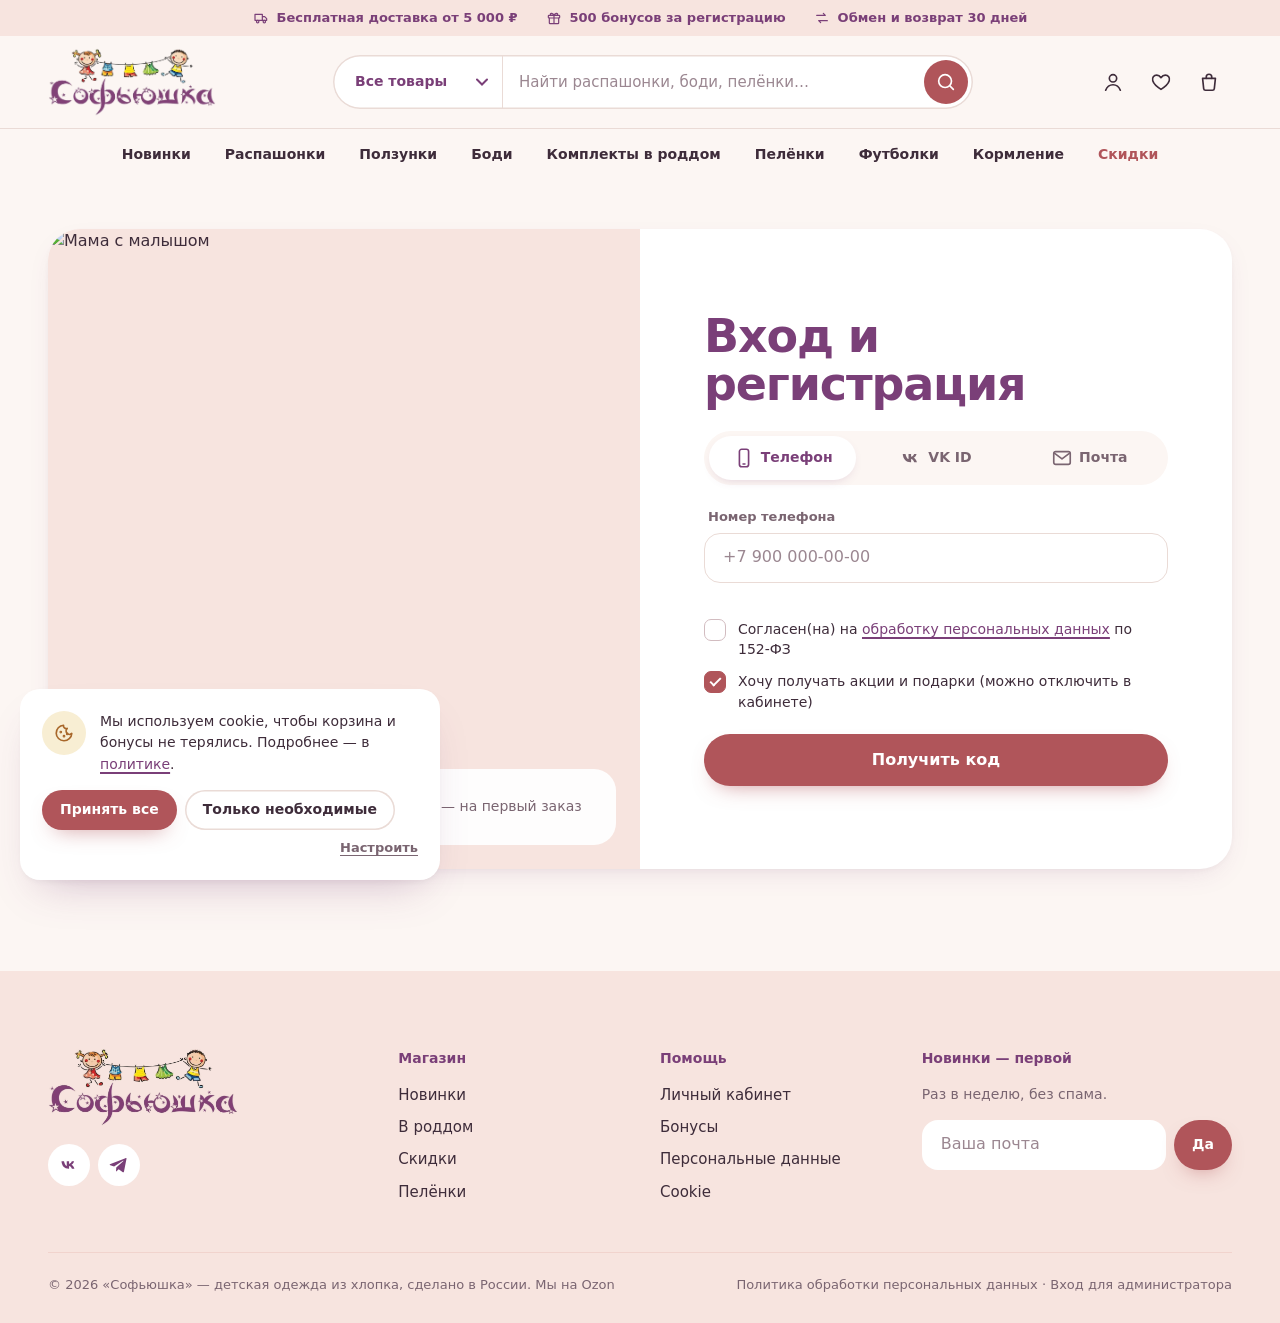
==== account.html @ 68d9584e "Публикация демо-сайта «Софьюшка» Co-Authored-By: Claude Opus 5 <noreply@anthropic.com>" ====
<!doctype html>
<html lang="ru">
<head>
<meta charset="utf-8">
<meta name="robots" content="noindex, nofollow">
<meta name="referrer" content="strict-origin-when-cross-origin">
<meta http-equiv="Content-Security-Policy" content="default-src 'self'; script-src 'self' 'unsafe-inline'; style-src 'self' 'unsafe-inline' https://fonts.googleapis.com; font-src https://fonts.gstatic.com; img-src 'self' data: https://ir.ozone.ru https://images.unsplash.com; connect-src 'self'; base-uri 'self'; form-action 'self'; object-src 'none'">

<meta name="viewport" content="width=device-width, initial-scale=1">
<title>Личный кабинет — Софьюшка</title>
<link rel="icon" href="assets/img/logo-kids.png">
<link rel="preconnect" href="https://fonts.googleapis.com"><link rel="preconnect" href="https://fonts.gstatic.com" crossorigin>
<link href="https://fonts.googleapis.com/css2?family=Caveat:wght@500;600;700&family=Nunito:wght@400;600;700;800;900&display=swap&subset=cyrillic" rel="stylesheet">
<link rel="stylesheet" href="assets/css/style.css">
</head>
<body>
<div id="site-header"></div>
<main class="wrap" id="app" style="padding-top:clamp(24px,4vw,48px)"></main>
<div id="site-footer"></div>

<script src="assets/js/store.js"></script>
<script src="assets/js/ui.js"></script>
<script>
document.addEventListener('DOMContentLoaded', () => {
  const { $, $$, esc, icon } = UI;
  const app = $('#app');
  const back = new URLSearchParams(location.search).get('back');

  /* ================= вход ================= */
  function renderAuth() {
    app.innerHTML = `
      <div class="auth">
        <div class="auth__img">
          <img src="https://images.unsplash.com/photo-1560707854-fb9a10eeaace?w=1000&q=80&auto=format&fit=crop" alt="Мама с малышом">
          <div class="auth__gift">${icon('gift')}<b>500 ₽</b><span>бонусами сразу после входа — на первый заказ</span></div>
        </div>
        <div class="auth__body">
          <h1>Вход и регистрация</h1>
          <div class="auth__tabs" role="tablist">
            <button role="tab" aria-selected="true" data-tab="phone">${icon('phone')}Телефон</button>
            <button role="tab" aria-selected="false" data-tab="vk">${icon('vk')}VK ID</button>
            <button role="tab" aria-selected="false" data-tab="mail">${icon('mail')}Почта</button>
          </div>

          <form class="auth__pane" data-pane="phone" novalidate>
            <div data-step="1" class="auth__pane">
              <label class="field"><span>Номер телефона</span><input class="input" name="phone" type="tel" inputmode="tel" autocomplete="tel" placeholder="+7 900 000-00-00"></label>
              <p class="err" data-err></p>
            </div>
            <div data-step="2" class="auth__pane" hidden>
              <p>Код отправили на <b data-to></b>. <button type="button" class="linkbtn" data-change>Изменить</button></p>
              <div class="code-inputs">${'<input inputmode="numeric" maxlength="1" aria-label="Цифра кода">'.repeat(4)}</div>
              <p class="hint">Демо: введите <b>1234</b></p>
              <p class="err" data-err2></p>
            </div>
          </form>

          <div class="auth__pane" data-pane="vk" hidden>
            <p class="muted">Войдём через ваш аккаунт ВКонтакте — без паролей. Возьмём только имя.</p>
            <label class="field"><span>Как к вам обращаться (демо)</span><input class="input" id="vkName" value="Анастасия"></label>
          </div>

          <form class="auth__pane" data-pane="mail" hidden novalidate>
            <label class="field"><span>Почта</span><input class="input" name="email" type="email" autocomplete="email" placeholder="mama@mail.ru"></label>
            <label class="field"><span>Пароль</span><input class="input" name="pass" type="password" autocomplete="current-password" placeholder="Не меньше 6 символов"></label>
            <p class="err" data-err3></p>
          </form>

          <div style="display:grid;gap:12px">
            <label class="check" id="c1"><input type="checkbox" id="consent">
              <span>Согласен(на) на <a href="privacy.html" target="_blank">обработку персональных данных</a> по 152-ФЗ</span></label>
            <label class="check"><input type="checkbox" id="mkt" checked><span>Хочу получать акции и подарки (можно отключить в кабинете)</span></label>
          </div>
          <button class="btn btn--block" id="go">Получить код</button>
        </div>
      </div>`;

    let tab = 'phone', step = 1;
    const go = $('#go');
    const label = () => { go.className = 'btn btn--block' + (tab === 'vk' ? ' vk-btn' : ''); go.innerHTML = tab === 'phone' ? (step === 1 ? 'Получить код' : 'Войти') : tab === 'vk' ? icon('vk') + 'Войти через VK ID' : 'Войти'; };
    $$('[data-tab]').forEach(b => b.addEventListener('click', () => {
      tab = b.dataset.tab; $$('[data-tab]').forEach(x => x.setAttribute('aria-selected', x === b));
      $$('[data-pane]').forEach(p => p.hidden = p.dataset.pane !== tab); label();
    }));
    const codes = $$('.code-inputs input');
    codes.forEach((inp, i) => {
      inp.addEventListener('input', () => { inp.value = inp.value.replace(/\D/g, ''); if (inp.value && codes[i + 1]) codes[i + 1].focus(); if (codes.every(c => c.value)) submit(); });
      inp.addEventListener('keydown', e => { if (e.key === 'Backspace' && !inp.value && codes[i - 1]) codes[i - 1].focus(); });
    });
    $('[data-change]').addEventListener('click', () => { step = 1; $('[data-step="1"]').hidden = false; $('[data-step="2"]').hidden = true; label(); });
    $$('form', app).forEach(f => f.addEventListener('submit', e => { e.preventDefault(); submit(); }));
    go.addEventListener('click', submit);

    function needConsent() {
      const ok = $('#consent').checked; $('#c1').classList.toggle('is-error', !ok);
      if (!ok) UI.toast('Отметьте согласие на обработку данных'); return ok;
    }
    function done(method, data) {
      go.classList.add('is-loading');
      setTimeout(() => {
        const u = S.login(method, { ...data, marketing: $('#mkt').checked });
        UI.toast(`Добро пожаловать! На счету ${S.num(u.bonus)} бонусов`);
        if (back === 'cart') location.href = 'cart.html'; else renderCab();
      }, 700);
    }
    function submit() {
      if (tab === 'phone') {
        const f = $('[data-pane="phone"]');
        if (step === 1) {
          const d = f.phone.value.replace(/\D/g, '');
          if (d.length < 10) { f.phone.classList.add('is-error'); $('[data-err]').textContent = 'Введите номер целиком, 10 цифр после +7'; return; }
          if (!needConsent()) return;
          f.phone.classList.remove('is-error'); $('[data-err]').textContent = '';
          step = 2; $('[data-to]').textContent = f.phone.value; $('[data-step="1"]').hidden = true; $('[data-step="2"]').hidden = false; codes[0].focus(); label();
        } else {
          const code = codes.map(c => c.value).join('');
          if (code !== '1234') { $('[data-err2]').textContent = 'Код не подошёл. Проверьте SMS или запросите новый'; codes.forEach(c => c.value = ''); codes[0].focus(); return; }
          done('phone', { login: f.phone.value.trim(), name: '' });
        }
      } else if (tab === 'vk') {
        if (!needConsent()) return;
        done('vk', { login: 'id' + Math.floor(Math.random() * 9e8), name: $('#vkName').value.trim() || 'Гость' });
      } else {
        const f = $('[data-pane="mail"]');
        const okMail = /\S+@\S+\.\S+/.test(f.email.value), okPass = f.pass.value.length >= 6;
        f.email.classList.toggle('is-error', !okMail); f.pass.classList.toggle('is-error', !okPass);
        $('[data-err3]').textContent = !okMail ? 'Проверьте адрес почты' : !okPass ? 'Пароль — от 6 символов' : '';
        if (!okMail || !okPass || !needConsent()) return;
        done('mail', { login: f.email.value.trim(), name: '' });
      }
    }
  }

  /* ================= кабинет ================= */
  const TABS = [['home', 'Главное', 'home'], ['orders', 'Заказы', 'box'], ['bonus', 'Бонусы', 'star'], ['kid', 'Мой малыш', 'ruler'], ['profile', 'Данные и согласия', 'shield']];
  let cur = (location.hash || '#home').slice(1);

  function renderCab() {
    const u = S.user();
    if (!TABS.some(t => t[0] === cur)) cur = 'home';
    app.innerHTML = `<div class="cab">
      <nav class="cab__nav" aria-label="Кабинет">
        ${TABS.map(([id, t, ic]) => `<button data-go="${id}" aria-current="${id === cur}">${icon(ic)}${t}</button>`).join('')}
        <button data-logout>${icon('logout')}Выйти</button>
      </nav>
      <div class="cab__main" id="pane"></div></div>`;
    ({ home, orders, bonus, kid, profile })[cur](u);
  }
  app.addEventListener('click', e => {
    const g = e.target.closest('[data-go]');
    if (g) { cur = g.dataset.go; history.replaceState(null, '', '#' + cur); renderCab(); scrollTo({ top: 0, behavior: 'smooth' }); }
    if (e.target.closest('[data-logout]')) { S.logout(); cur = 'home'; history.replaceState(null, '', location.pathname); renderAuth(); }
  });

  const hello = u => `<div class="cab__hello"><h1>${u.name ? 'Привет, ' + esc(u.name) + '!' : 'Здравствуйте!'}</h1>
    <span class="muted">${u.method === 'vk' ? 'Вход через VK ID' : esc(u.login)}</span></div>`;

  function bonusCard(u) {
    const l = S.level(u.spent);
    return `<div class="bonus-card">
      <div class="bonus-card__left">
        <small>Ваши бонусы</small>
        <div class="bonus-card__sum">${S.num(u.bonus)}</div>
        <span class="bonus-card__level">${icon('star')} ${l.name} · ${l.cash}% с покупок</span>
      </div>
      <div class="bonus-card__right">
        <div class="lvl-names">${S.LEVELS.map(x => `<span>${x.name}</span>`).join('')}</div>
        <div class="lvl-track"><i style="width:${Math.round(((S.LEVELS.indexOf(S.LEVELS.find(x => x.id === l.id)) + Math.min(1, l.progress)) / (S.LEVELS.length - 1)) * 100)}%"></i></div>
        <p class="bonus-card__trend">${l.next ? `ещё ${S.rub(l.toNext)} — и станете «${l.next.name}», ${l.next.cash}% с покупок` : 'Вы на самом высоком уровне!'}</p>
      </div></div>`;
  }

  function orderCard(o) {
    const items = o.items.map(i => S.product(i.id)).filter(Boolean);
    return `<div class="order">
      <div class="order__top">
        <div><b>№ ${o.id}</b> <span class="muted" style="font-size:14px">· ${S.date(o.date)} · ${S.rub(S.orderSum(o))}</span></div>
        <span class="status status--${UI.statusClass(o.pay)}">${o.pay}</span>
      </div>
      <div class="order__imgs">${items.map(p => `<a href="product.html?id=${p.id}"><img src="${S.U(p.img, 160)}" alt="${esc(p.name)}"></a>`).join('')}</div>
      ${o.pay === 'Отменён' ? '' : `<ol class="track" style="padding:0;margin:0"><span class="track__fill" style="width:${o.step / 4 * 80}%"></span>
        ${S.ORDER_STEPS.map((s, i) => `<li class="${i <= o.step ? 'is-done' : ''} ${i === o.step ? 'is-now' : ''}"><i>${icon('check')}</i><span>${s}</span></li>`).join('')}</ol>`}
    </div>`;
  }

  function home(u) {
    const my = u.orders.map(S.order).filter(Boolean);
    const offers = S.activePromos().slice(0, 3);
    $('#pane').innerHTML = hello(u) + bonusCard(u) + `
      <div class="box"><div class="box__head"><h2>Последний заказ</h2><button class="link-more" style="border:0;background:none" data-go="orders">Все заказы ${icon('arrow')}</button></div>
        ${my.length ? orderCard(my[0]) : '<p class="muted">Заказов пока нет — самое время выбрать первый.</p>'}</div>
      <div class="box"><div class="box__head"><h2>Акции для вас</h2></div>
        <div class="offers">${offers.map(p => `<a class="offer" href="catalog.html${p.discount ? '?cat=knit' : ''}"><img src="${S.U(p.img, 600)}" alt=""><div><b>${esc(p.title)}</b><span>${esc(p.text)}${p.code ? ' · ' + esc(p.code) : ''}</span></div></a>`).join('')}</div></div>`;
  }

  function orders(u) {
    const my = u.orders.map(S.order).filter(Boolean);
    $('#pane').innerHTML = `<div class="cab__hello"><h1>Мои заказы</h1></div>
      ${my.length ? my.map(orderCard).join('') : `<div class="empty"><img src="assets/img/logo-kids.png" alt=""><p>Здесь появятся ваши заказы и где они сейчас едут.</p><a class="btn" href="catalog.html">В каталог</a></div>`}`;
  }

  function bonus(u) {
    $('#pane').innerHTML = `<div class="cab__hello"><h1>Бонусы</h1></div>` + bonusCard(u) + `
      <div class="rules">
        <div class="rule"><b>500</b><span>за регистрацию</span></div>
        <div class="rule"><b>3–7%</b><span>возвращаем с каждой покупки</span></div>
        <div class="rule"><b>30%</b><span>заказа можно оплатить бонусами</span></div>
        <div class="rule"><b>×2</b><span>в неделю дня рождения малыша</span></div>
      </div>
      <div class="box"><div class="box__head"><h2>История</h2></div>
        <div class="hist">${u.history.map(h => `<div><span>${esc(h.text)} <span class="muted">· ${S.date(h.date)}</span></span><span class="${h.amount >= 0 ? 'plus' : 'minus'}">${h.amount >= 0 ? '+' : '−'}${S.num(Math.abs(h.amount))}</span></div>`).join('')}</div></div>
      <p class="muted" style="font-size:13px">Правила бонусной программы в демо-макете условные — утвердите свои перед запуском.</p>`;
  }

  function kid(u) {
    $('#pane').innerHTML = `<div class="cab__hello"><h1>Мой малыш</h1></div>
      <div class="box kid">
        <div class="doorframe" id="kdoor"></div>
        <form id="kidForm" style="display:grid;gap:16px">
          <p class="muted">Отметьте рост — каталог сразу покажет вещи нужного размера.</p>
          <label class="field"><span>Имя</span><input class="input" name="name" value="${esc(u.child.name)}" placeholder="Софья"></label>
          <label class="field"><span>День рождения — бонусы ×2</span><input class="input" type="date" name="birthday" value="${esc(u.child.birthday)}"></label>
          <p class="hand" style="font-size:28px;color:var(--graphite)" id="kcm">${u.child.cm} см · ${S.ageFor(u.child.cm)}</p>
          <div style="display:flex;gap:10px;flex-wrap:wrap"><button class="btn">Сохранить</button><a class="btn btn--ghost" href="catalog.html?size=${u.child.cm}" id="kgo">Вещи на ${u.child.cm} см</a></div>
        </form>
      </div>`;
    let cm = u.child.cm;
    UI.ruler($('#kdoor'), { value: cm, onChange: v => { cm = v; $('#kcm').textContent = `${v} см · ${S.ageFor(v)}`; $('#kgo').textContent = `Вещи на ${v} см`; $('#kgo').href = 'catalog.html?size=' + v; } });
    $('#kidForm').addEventListener('submit', e => { e.preventDefault(); S.updateUser({ child: { name: e.target.name.value.trim(), birthday: e.target.birthday.value, cm } }); UI.toast('Сохранили'); });
  }

  function profile(u) {
    const ck = S.cookie() || { analytics: false, ads: false };
    $('#pane').innerHTML = `<div class="cab__hello"><h1>Данные и согласия</h1></div>
      <div class="box">
        <form id="pf" class="form-grid">
          <label class="field"><span>Имя</span><input class="input" name="name" value="${esc(u.name)}"></label>
          <label class="field"><span>${u.method === 'mail' ? 'Почта' : u.method === 'vk' ? 'VK ID' : 'Телефон'}</span><input class="input" value="${esc(u.login)}" disabled></label>
          <div class="full"><button class="btn btn--sm">Сохранить</button></div>
        </form>
      </div>
      <div class="box">
        <div class="setting"><div><b>Обработка персональных данных</b><span>Согласие дано ${S.date(u.consentAt)} · <a href="privacy.html">политика</a></span></div><span class="status status--ok">Действует</span></div>
        <label class="setting"><div><b>Акции и подарки</b><span>SMS и письма не чаще раза в неделю</span></div><span class="switch"><input type="checkbox" data-set="marketing" ${u.marketing ? 'checked' : ''} aria-label="Акции"></span></label>
        <label class="setting"><div><b>Cookie аналитики</b><span>Помогают делать сайт удобнее</span></div><span class="switch"><input type="checkbox" data-ck="analytics" ${ck.analytics ? 'checked' : ''} aria-label="Cookie аналитики"></span></label>
        <label class="setting"><div><b>Рекламные cookie</b><span>Персональные предложения</span></div><span class="switch"><input type="checkbox" data-ck="ads" ${ck.ads ? 'checked' : ''} aria-label="Рекламные cookie"></span></label>
        <div class="setting"><div><b>Удалить мои данные</b><span>Отзовём согласие и удалим кабинет за 30 дней</span></div><button class="btn btn--ghost btn--sm" data-del>Запросить</button></div>
      </div>`;
    $('#pf').addEventListener('submit', e => { e.preventDefault(); S.updateUser({ name: e.target.name.value.trim() }); UI.toast('Сохранили'); renderCab(); });
    $('[data-set]').addEventListener('change', e => { S.updateUser({ marketing: e.target.checked }); UI.toast(e.target.checked ? 'Будем присылать подарки' : 'Больше не пишем про акции'); });
    $$('[data-ck]').forEach(i => i.addEventListener('change', () => { S.setCookie({ necessary: true, analytics: $('[data-ck=analytics]').checked, ads: $('[data-ck=ads]').checked }); UI.toast('Настройки cookie сохранены'); }));
    $('[data-del]').addEventListener('click', e => { e.target.disabled = true; e.target.textContent = 'Запрос отправлен'; UI.toast('Запрос принят. Ответим на почту или SMS в течение 30 дней'); });
  }

  S.user() ? renderCab() : renderAuth();
});
</script>
</body>
</html>
---- assets/css/style.css ----
/* Софьюшка — стили */
:root {
  --ground: #fcf6f3;
  --paper: #ffffff;
  --blush: #f7e4df;
  --blush-2: #f1d3cd;
  --sage: #e2eadc;
  --sage-ink: #4b6547;
  --butter: #f8eed3;
  --sky: #e1eaf1;
  --lilac: #ece2ef;
  --action: #b0555a;
  --action-hover: #9a464b;
  --plum: #7a3f78;
  --ink: #3e2c3a;
  --muted: #7a6571;
  --line: #eadbd6;
  --wood: #fffaf6;
  --graphite: #5b5157;
  --ok: #4f7a4a;
  --warn: #a8672a;
  --danger: #b0424a;

  --r-s: 12px;
  --r-m: 20px;
  --r-l: 32px;
  --arch: 999px 999px var(--r-m) var(--r-m);
  --shadow: 0 10px 30px -12px rgba(122, 63, 120, .18), 0 2px 6px -2px rgba(62, 44, 58, .06);
  --shadow-lift: 0 22px 44px -18px rgba(122, 63, 120, .28), 0 4px 10px -4px rgba(62, 44, 58, .08);

  --wrap: 1320px;
  --gut: clamp(16px, 4vw, 48px);
  --ease: cubic-bezier(.16, 1, .3, 1);
  --font: 'Nunito', system-ui, sans-serif;
  --hand: 'Caveat', 'Nunito', cursive;
}

*, *::before, *::after { box-sizing: border-box; }
html { -webkit-text-size-adjust: 100%; scroll-behavior: smooth; }
body {
  margin: 0; background: var(--ground); color: var(--ink);
  font: 400 16px/1.55 var(--font); -webkit-font-smoothing: antialiased;
  overflow-x: hidden;
}
img { display: block; max-width: 100%; }
a { color: inherit; text-decoration-thickness: 1.5px; text-underline-offset: 3px; }
button, input, select, textarea { font: inherit; color: inherit; }
button { cursor: pointer; }
::selection { background: var(--blush-2); color: var(--plum); }
:focus-visible { outline: 2.5px solid var(--plum); outline-offset: 3px; border-radius: 8px; }
html { scrollbar-color: var(--blush-2) transparent; }
::-webkit-scrollbar { width: 10px; height: 8px; }
::-webkit-scrollbar-thumb { background: var(--blush-2); border-radius: 10px; border: 2px solid var(--ground); }
input, textarea { caret-color: var(--action); }
.num { font-variant-numeric: tabular-nums; }
[hidden] { display: none !important; }
.sr-only { position: absolute; width: 1px; height: 1px; overflow: hidden; clip: rect(0 0 0 0); white-space: nowrap; }
.wrap { max-width: var(--wrap); margin: 0 auto; padding: 0 var(--gut); }
.hand { font-family: var(--hand); font-weight: 600; }
h1, h2, h3 { color: var(--plum); font-weight: 900; line-height: 1.05; letter-spacing: -0.025em; margin: 0; text-wrap: balance; }
h2 { font-size: clamp(30px, 4vw, 48px); }
h3 { font-size: 20px; letter-spacing: -0.01em; font-weight: 800; }
p { margin: 0; }
.muted { color: var(--muted); }
.icon { width: 22px; height: 22px; flex: none; stroke: currentColor; fill: none; stroke-width: 1.8; stroke-linecap: round; stroke-linejoin: round; }

/* ---------- кнопки и поля ---------- */
.btn {
  display: inline-flex; align-items: center; justify-content: center; gap: 10px;
  min-height: 52px; padding: 0 28px; border-radius: 999px; border: 0;
  background: var(--action); color: #fff; font-weight: 800; font-size: 16px; text-decoration: none;
  transition: background .25s, transform .25s var(--ease), box-shadow .25s;
  box-shadow: 0 10px 22px -12px rgba(176, 85, 90, .7);
}
.btn:hover { background: var(--action-hover); transform: translateY(-1px); }
.btn:active { transform: translateY(1px); }
.btn[disabled] { background: #d9c4c3; box-shadow: none; cursor: not-allowed; transform: none; }
.btn--ghost { background: transparent; color: var(--ink); box-shadow: inset 0 0 0 1.5px var(--line); }
.btn--ghost:hover { background: var(--paper); box-shadow: inset 0 0 0 1.5px var(--blush-2); }
.btn--soft { background: var(--paper); color: var(--plum); box-shadow: var(--shadow); }
.btn--soft:hover { background: var(--paper); color: var(--action); }
.btn--sm { min-height: 40px; padding: 0 18px; font-size: 14px; }
.btn--block { width: 100%; }
.btn .icon { width: 20px; height: 20px; }
.btn.is-loading { pointer-events: none; opacity: .75; }
.btn.is-loading::after { content: ''; width: 16px; height: 16px; border-radius: 50%; border: 2px solid currentColor; border-right-color: transparent; animation: spin .8s linear infinite; }
@keyframes spin { to { transform: rotate(1turn); } }

.iconbtn {
  position: relative; display: inline-grid; place-items: center; width: 46px; height: 46px; border-radius: 50%;
  border: 0; background: transparent; color: var(--ink); text-decoration: none; transition: background .2s, color .2s;
}
.iconbtn:hover { background: var(--blush); color: var(--plum); }
.badge {
  position: absolute; top: 4px; right: 2px; min-width: 19px; height: 19px; padding: 0 5px; border-radius: 10px;
  background: var(--action); color: #fff; font-size: 11px; font-weight: 800; display: grid; place-items: center;
  box-shadow: 0 0 0 2px var(--ground);
}
.badge:empty, .badge[data-n="0"] { display: none; }

.field { display: grid; gap: 6px; }
.field > span { font-size: 13px; font-weight: 700; color: var(--muted); padding-left: 4px; }
.input, .select, .textarea {
  width: 100%; min-height: 50px; padding: 0 18px; border-radius: 16px; border: 1.5px solid var(--line);
  background: var(--paper); outline: none; transition: border-color .2s, box-shadow .2s;
}
.textarea { padding: 14px 18px; min-height: 110px; resize: vertical; }
.input::placeholder, .textarea::placeholder { color: #9b8791; }
.input:focus, .select:focus, .textarea:focus { border-color: var(--action); box-shadow: 0 0 0 4px rgba(176, 85, 90, .12); }
.input.is-error { border-color: var(--danger); }
.err { color: var(--danger); font-size: 13px; font-weight: 700; padding-left: 4px; min-height: 0; }
.select { appearance: none; background-image: url("data:image/svg+xml,%3Csvg xmlns='http://www.w3.org/2000/svg' width='12' height='8' fill='none' stroke='%237a3f78' stroke-width='2' stroke-linecap='round'%3E%3Cpath d='m1 1.5 5 5 5-5'/%3E%3C/svg%3E"); background-repeat: no-repeat; background-position: right 18px center; padding-right: 42px; }

.check { display: flex; gap: 12px; align-items: flex-start; font-size: 14px; line-height: 1.45; cursor: pointer; color: var(--ink); }
.check input { appearance: none; flex: none; width: 22px; height: 22px; margin: 0; border-radius: 7px; border: 1.5px solid #d2bcc0; background: var(--paper); display: grid; place-items: center; transition: background .2s, border-color .2s; cursor: pointer; }
.check input:checked { background: var(--action); border-color: var(--action); }
.check input:checked::after { content: ''; width: 11px; height: 6px; border: 2.5px solid #fff; border-top: 0; border-right: 0; transform: rotate(-45deg) translate(1px, -1px); }
.check.is-error input { border-color: var(--danger); box-shadow: 0 0 0 4px rgba(176, 66, 74, .12); }
.check a { color: var(--plum); }

.chip {
  display: inline-flex; align-items: center; gap: 6px; min-height: 38px; padding: 0 16px; border-radius: 999px;
  border: 1.5px solid var(--line); background: var(--paper); font-size: 14px; font-weight: 700; color: var(--ink);
  text-decoration: none; white-space: nowrap; transition: all .2s;
}
.chip:hover { border-color: var(--blush-2); color: var(--plum); }
.chip.is-on, .chip[aria-pressed="true"] { background: var(--plum); border-color: var(--plum); color: #fff; }
.chip--size { min-width: 52px; justify-content: center; padding: 0 12px; font-variant-numeric: tabular-nums; }
.chip[disabled] { opacity: .4; pointer-events: none; text-decoration: line-through; }

.switch { position: relative; width: 46px; height: 26px; flex: none; }
.switch input { appearance: none; margin: 0; width: 100%; height: 100%; border-radius: 20px; background: #e3d3d3; cursor: pointer; transition: background .2s; }
.switch input::after { content: ''; position: absolute; top: 3px; left: 3px; width: 20px; height: 20px; border-radius: 50%; background: #fff; box-shadow: 0 2px 4px rgba(0,0,0,.15); transition: transform .25s var(--ease); }
.switch input:checked { background: var(--sage-ink); }
.switch input:checked::after { transform: translateX(20px); }

/* ---------- шапка ---------- */
.topbar { background: var(--blush); font-size: 13px; font-weight: 700; color: var(--plum); }
.topbar .wrap { display: flex; justify-content: center; gap: 28px; min-height: 36px; align-items: center; flex-wrap: wrap; }
.topbar span { display: inline-flex; align-items: center; gap: 8px; }
.topbar .icon { width: 16px; height: 16px; }

.header { position: sticky; top: 0; z-index: 40; background: rgba(252, 246, 243, .92); backdrop-filter: saturate(1.4) blur(12px); transition: box-shadow .3s; }
.header.is-stuck { box-shadow: 0 8px 24px -18px rgba(122, 63, 120, .35); }
.header__row { display: grid; grid-template-columns: auto minmax(0, 640px) auto; justify-content: space-between; align-items: center; gap: 28px; min-height: 92px; }
.logo { display: block; width: 168px; }
.logo img { width: 100%; height: auto; }
.search { position: relative; display: flex; align-items: center; height: 54px; border-radius: 999px; background: var(--paper); box-shadow: inset 0 0 0 1.5px var(--line); transition: box-shadow .2s; }
.search:focus-within { box-shadow: inset 0 0 0 1.5px var(--action), 0 0 0 5px rgba(176, 85, 90, .1); }
.search select { border: 0; background-color: transparent; height: 100%; padding: 0 34px 0 22px; font-weight: 700; font-size: 14px; color: var(--plum); border-right: 1.5px solid var(--line); border-radius: 999px 0 0 999px; outline: none; background-position: right 14px center; max-width: 170px; }
.search input { flex: 1; min-width: 0; border: 0; background: transparent; height: 100%; padding: 0 16px; outline: none; font-size: 15px; }
.search input::placeholder { color: #9b8791; }
.search button { margin: 5px; height: 44px; width: 44px; border-radius: 50%; border: 0; background: var(--action); color: #fff; display: grid; place-items: center; transition: background .2s; }
.search button:hover { background: var(--action-hover); }
.suggest { position: absolute; top: calc(100% + 10px); left: 0; right: 0; background: var(--paper); border-radius: var(--r-m); box-shadow: var(--shadow-lift); padding: 10px; display: none; z-index: 5; }
.suggest.is-open { display: block; animation: pop .25s var(--ease); }
.suggest a { display: flex; align-items: center; gap: 14px; padding: 8px 10px; border-radius: 14px; text-decoration: none; }
.suggest a:hover, .suggest a.is-active { background: var(--ground); }
.suggest img { width: 46px; height: 46px; border-radius: 12px; object-fit: cover; }
.suggest b { font-weight: 800; font-size: 14px; display: block; }
.suggest small { color: var(--muted); font-size: 13px; }
.suggest__all { justify-content: center; color: var(--action); font-weight: 800; font-size: 14px; }
.suggest__empty { padding: 14px; color: var(--muted); font-size: 14px; text-align: center; }
@keyframes pop { from { opacity: 0; transform: translateY(-6px); } }
.actions { display: flex; align-items: center; gap: 2px; }
.bonus-pill { display: inline-flex; align-items: center; gap: 8px; height: 40px; padding: 0 14px 0 10px; border-radius: 999px; background: var(--butter); color: var(--ink); font-weight: 800; font-size: 14px; text-decoration: none; margin-right: 6px; }
.bonus-pill .icon { width: 20px; height: 20px; color: var(--warn); }
.bonus-pill[hidden] { display: none; }

.nav { border-top: 1px solid var(--line); }
.nav ul { list-style: none; margin: 0 auto; padding: 0 var(--gut); max-width: var(--wrap); display: flex; justify-content: center; gap: 6px; min-height: 52px; align-items: center; overflow-x: auto; scrollbar-width: none; }
.nav ul::-webkit-scrollbar { display: none; }
.nav a { display: block; padding: 8px 14px; border-radius: 999px; font-weight: 700; font-size: 14px; text-decoration: none; white-space: nowrap; color: var(--ink); transition: background .2s, color .2s; }
.nav a:hover, .nav a[aria-current="page"] { background: var(--blush); color: var(--plum); }
.nav a.nav__sale { color: var(--action); }

/* ---------- главная: ростомер ---------- */
.hero { padding: clamp(24px, 4vw, 56px) 0 clamp(40px, 6vw, 88px); }
.hero__grid { display: grid; grid-template-columns: 150px minmax(0, 1fr) minmax(0, .95fr); gap: clamp(20px, 3.5vw, 56px); align-items: end; }
.hero__copy { align-self: center; padding-bottom: 20px; padding-left: 36px; }
.hero__title { font-size: clamp(44px, 6.2vw, 88px); letter-spacing: -0.035em; line-height: .98; }
.hero__title .cm { color: var(--action); font-variant-numeric: tabular-nums; }
.hero__age { margin-top: 18px; font-family: var(--hand); font-size: 30px; color: var(--graphite); min-height: 1.2em; }
.hero__cta { margin-top: 34px; display: flex; flex-wrap: wrap; gap: 12px; align-items: center; }
.hero__hint { margin-top: 26px; display: flex; align-items: center; gap: 10px; font-size: 14px; color: var(--muted); }
.hero__hint svg { width: 56px; height: 26px; flex: none; color: var(--graphite); }
.hero__photo { position: relative; }
.hero__photo .arch { aspect-ratio: 4 / 5; border-radius: var(--arch); overflow: hidden; background: var(--blush); box-shadow: var(--shadow); }
.hero__photo .arch img { width: 100%; height: 100%; object-fit: cover; object-position: 30% 100%; transform: scale(1.32); transform-origin: 12% 100%; }
.hero__note { position: absolute; left: -34px; bottom: 56px; background: var(--paper); border-radius: 18px; padding: 12px 18px 12px 12px; display: flex; gap: 12px; align-items: center; box-shadow: var(--shadow-lift); text-decoration: none; transition: transform .3s var(--ease); max-width: 280px; }
.hero__note:hover { transform: translateY(-3px); }
.hero__note img { width: 54px; height: 54px; border-radius: 14px; object-fit: cover; }
.hero__note b { display: block; font-size: 15px; font-weight: 800; }
.hero__note span { font-size: 14px; color: var(--muted); }
.hero__sticker { position: absolute; top: 22px; right: -10px; width: 118px; height: 118px; border-radius: 50%; background: var(--sage); color: var(--sage-ink); display: grid; place-items: center; text-align: center; font-family: var(--hand); font-size: 25px; line-height: 1; transform: rotate(8deg); box-shadow: var(--shadow); }

/* дверной косяк */
.doorframe { position: relative; height: 580px; }
.doorframe__post {
  position: absolute; inset: 0 0 0 38px; border-radius: 10px 10px 0 0;
  background:
    linear-gradient(90deg, rgba(122, 63, 120, .05), transparent 22%, transparent 78%, rgba(122, 63, 120, .06)),
    repeating-linear-gradient(180deg, transparent 0 46px, rgba(122, 63, 120, .025) 46px 47px),
    var(--wood);
  box-shadow: inset 0 0 0 1.5px var(--line), 0 20px 40px -26px rgba(122, 63, 120, .45);
}
.ruler { position: absolute; top: 18px; bottom: 18px; left: 38px; right: 0; touch-action: none; cursor: ns-resize; outline: none; }
.ruler:focus-visible { outline: 2.5px solid var(--plum); outline-offset: 4px; }
.ruler__tick { position: absolute; left: 0; height: 1.5px; background: var(--graphite); opacity: .55; width: 14px; transform: translateY(-50%); }
.ruler__tick.is-major { width: 30px; opacity: .85; }
.ruler__num { position: absolute; left: 38px; transform: translateY(-50%); font-size: 13px; font-weight: 800; color: var(--graphite); font-variant-numeric: tabular-nums; opacity: .8; }
.ruler__mark { position: absolute; left: 64px; right: 8px; height: 0; pointer-events: none; }
.ruler__mark svg { position: absolute; left: 0; right: 0; top: -5px; width: 100%; height: 10px; overflow: visible; }
.ruler__mark em { position: absolute; left: 2px; bottom: 4px; font-style: normal; font-family: var(--hand); font-size: 19px; line-height: 1; color: var(--graphite); white-space: nowrap; opacity: 0; animation: fade .6s ease forwards; animation-delay: inherit; }
.ruler__mark path { stroke: var(--graphite); stroke-width: 2; fill: none; stroke-linecap: round; stroke-dasharray: 110; stroke-dashoffset: 110; animation: draw 1s var(--ease) forwards; vector-effect: non-scaling-stroke; }
.ruler__mark:nth-of-type(1) path, .ruler__mark:nth-of-type(1) em { animation-delay: .3s; }
.ruler__mark:nth-of-type(2) path, .ruler__mark:nth-of-type(2) em { animation-delay: .7s; }
.ruler__mark:nth-of-type(3) path, .ruler__mark:nth-of-type(3) em { animation-delay: 1.1s; }
@keyframes fade { to { opacity: 1; } }
@keyframes draw { to { stroke-dashoffset: 0; } }
.ruler__handle {
  position: absolute; left: -46px; right: -26px; height: 0; transform: translateY(-50%); pointer-events: none;
  transition: top .45s var(--ease);
}
.ruler.is-dragging .ruler__handle { transition: none; }
.ruler__handle::before { content: ''; position: absolute; left: 0; right: 30px; top: -1.5px; height: 3px; border-radius: 3px; background: var(--action); }
.ruler__tag {
  position: absolute; right: -44px; top: 0; transform: translateY(-50%);
  display: flex; align-items: center; gap: 6px; height: 44px; padding: 0 14px 0 12px; border-radius: 999px;
  background: var(--action); color: #fff; font-weight: 900; font-size: 17px; white-space: nowrap; box-shadow: 0 10px 22px -10px rgba(176, 85, 90, .9); font-variant-numeric: tabular-nums;
}
.ruler__tag svg { width: 16px; height: 16px; stroke: #fff; }

/* ---------- секции ---------- */
.section { padding: clamp(56px, 8vw, 120px) 0; }
.section--tight { padding: clamp(32px, 4vw, 56px) 0; }
.section__head { display: flex; justify-content: space-between; align-items: end; gap: 24px; margin-bottom: clamp(28px, 4vw, 48px); flex-wrap: wrap; }
.section__head p { color: var(--muted); margin-top: 10px; }
.link-more { display: inline-flex; align-items: center; gap: 8px; font-weight: 800; color: var(--action); text-decoration: none; }
.link-more:hover { text-decoration: underline; }
.link-more .icon { width: 18px; height: 18px; }

.perks { display: grid; grid-template-columns: repeat(4, 1fr); gap: 12px; }
.perk { display: flex; align-items: center; gap: 14px; padding: 18px 8px; }
.perk i { width: 52px; height: 52px; border-radius: 50%; display: grid; place-items: center; flex: none; }
.perk:nth-child(1) i { background: var(--blush); color: var(--action); }
.perk:nth-child(2) i { background: var(--sage); color: var(--sage-ink); }
.perk:nth-child(3) i { background: var(--butter); color: var(--warn); }
.perk:nth-child(4) i { background: var(--lilac); color: var(--plum); }
.perk b { display: block; font-weight: 800; font-size: 15px; }
.perk span { font-size: 13px; color: var(--muted); }

/* категории-арки разной высоты: как дети у ростомера */
.lineup { display: grid; grid-template-columns: repeat(6, 1fr); gap: clamp(12px, 2vw, 28px); align-items: end; min-height: 420px; }
.lineup a { text-decoration: none; display: grid; gap: 14px; }
.lineup .arch { border-radius: var(--arch); overflow: hidden; position: relative; transition: transform .5s var(--ease), box-shadow .5s var(--ease); }
.lineup .arch img { width: 100%; height: 100%; object-fit: cover; object-position: 50% 100%; transform: scale(1.3); transform-origin: 50% 100%; transition: transform .8s var(--ease); }
.lineup a:hover .arch { transform: translateY(-8px); box-shadow: var(--shadow-lift); }
.lineup a:hover img { transform: scale(1.36); }
.lineup b { font-size: 16px; font-weight: 800; display: block; }
.lineup span { font-size: 13px; color: var(--muted); font-variant-numeric: tabular-nums; }
.lineup__floor { height: 2px; background: var(--line); border-radius: 2px; margin-top: 14px; }

/* карточка товара */
.tabs { display: flex; gap: 6px; flex-wrap: wrap; }
.grid { display: grid; grid-template-columns: repeat(4, minmax(0, 1fr)); gap: clamp(14px, 2vw, 28px); }
.card { position: relative; display: flex; flex-direction: column; animation: rise .6s var(--ease) both; }
@keyframes rise { from { opacity: 0; transform: translateY(14px); } }
.card__media { position: relative; display: block; aspect-ratio: 1 / 1.08; border-radius: 140px 140px var(--r-m) var(--r-m); overflow: hidden; background: var(--blush); }
.card:nth-child(4n+2) .card__media { border-radius: var(--r-m); }
.card:nth-child(4n+3) .card__media { border-radius: var(--r-m) 140px var(--r-m) var(--r-m); }
.card__media img { width: 100%; height: 100%; object-fit: cover; object-position: 50% 100%; transform: scale(1.14); transform-origin: 50% 100%; transition: transform .8s var(--ease); }
.card__rate { color: var(--warn); font-weight: 800; }
.card:hover .card__media img { transform: scale(1.2); }
.card__fav { position: absolute; top: 12px; right: 12px; width: 40px; height: 40px; border-radius: 50%; border: 0; background: rgba(255, 255, 255, .92); display: grid; place-items: center; color: var(--ink); transition: color .2s, transform .2s; }
.card__fav .icon { width: 20px; height: 20px; }
.card__fav[aria-pressed="true"] { color: var(--action); }
.card__fav[aria-pressed="true"] .icon { fill: currentColor; }
.card__fav:active { transform: scale(.9); }
.card__flag { position: absolute; left: 12px; bottom: 12px; padding: 5px 12px; border-radius: 999px; font-size: 12px; font-weight: 800; background: var(--paper); color: var(--plum); }
.card__flag--sale { background: var(--action); color: #fff; }
.card__flag--out { background: var(--ink); color: #fff; }
.card__body { display: grid; grid-template-columns: 1fr auto; gap: 4px 12px; align-items: center; padding: 14px 4px 0; }
.card__name { font-weight: 800; font-size: 16px; text-decoration: none; line-height: 1.3; }
.card__name:hover { color: var(--plum); }
.card__sizes { grid-column: 1; font-size: 13px; color: var(--muted); font-variant-numeric: tabular-nums; }
.card__price { grid-column: 1; font-weight: 900; font-size: 18px; font-variant-numeric: tabular-nums; }
.card__price s { color: var(--muted); font-weight: 600; font-size: 14px; margin-left: 6px; }
.card__add { grid-column: 2; grid-row: 1 / span 3; width: 48px; height: 48px; border-radius: 50%; border: 0; background: var(--blush); color: var(--plum); display: grid; place-items: center; transition: background .2s, color .2s, transform .2s; }
.card__add:hover { background: var(--action); color: #fff; }
.card__add.is-done { background: var(--sage-ink); color: #fff; }
.empty { text-align: center; padding: 70px 20px; display: grid; gap: 14px; justify-items: center; }
.empty img { width: 220px; opacity: .9; }
.empty p { color: var(--muted); }

/* акция */
.promo { display: grid; grid-template-columns: 1.1fr 1fr; border-radius: var(--r-l); overflow: hidden; background: var(--sage); min-height: 460px; }
.promo__img { position: relative; min-height: 300px; }
.promo__img img { position: absolute; inset: 0; width: 100%; height: 100%; object-fit: cover; }
.promo__body { padding: clamp(32px, 5vw, 72px); display: flex; flex-direction: column; justify-content: center; gap: 18px; }
.promo__pct { font-size: clamp(88px, 12vw, 168px); font-weight: 900; line-height: .85; color: var(--sage-ink); letter-spacing: -0.05em; }
.promo__body h2 { color: var(--ink); }
.promo__code { display: inline-flex; align-items: center; gap: 12px; align-self: flex-start; padding: 8px 8px 8px 18px; border-radius: 999px; background: var(--paper); font-weight: 800; letter-spacing: .04em; }
.promo__code button { border: 0; border-radius: 999px; background: var(--sage-ink); color: #fff; font-weight: 800; font-size: 13px; padding: 9px 16px; letter-spacing: 0; }
.promo__until { font-family: var(--hand); font-size: 24px; color: var(--sage-ink); }

/* бонусы — горизонтальный ростомер */
.growth { position: relative; background: var(--blush); border-radius: var(--r-l); padding: clamp(36px, 5vw, 72px); overflow: hidden; }
.growth__head { display: flex; justify-content: space-between; gap: 30px; align-items: start; flex-wrap: wrap; }
.growth__head h2 { max-width: 12ch; }
.growth__kids { width: min(420px, 90%); margin-top: -8px; }
.growth__line { position: relative; margin-top: 56px; height: 140px; }
.growth__rule { position: absolute; left: 0; right: 0; top: 64px; height: 34px; border-radius: 8px; background: repeating-linear-gradient(90deg, rgba(91, 81, 87, .5) 0 1.5px, transparent 1.5px 20px), var(--wood); box-shadow: inset 0 0 0 1.5px var(--line); background-size: auto 12px, auto; background-repeat: repeat-x; background-position: 0 0, 0 0; }
.growth__lv { position: absolute; top: 0; transform: translateX(-10%); display: grid; gap: 2px; }
.growth__lv b { font-size: 20px; font-weight: 900; color: var(--plum); }
.growth__lv span { font-size: 13px; color: var(--muted); }
.growth__lv::after { content: ''; position: absolute; left: 10%; top: 58px; width: 3px; height: 44px; border-radius: 3px; background: var(--action); }
.growth__lv em { position: absolute; top: 108px; font-style: normal; font-family: var(--hand); font-size: 26px; color: var(--action); white-space: nowrap; }
.growth__foot { display: flex; gap: 16px; align-items: center; flex-wrap: wrap; margin-top: 20px; }

/* дома у нас */
.home-grid { display: grid; grid-template-columns: 1.3fr 1fr 1fr 1fr; grid-template-rows: 250px 250px; gap: clamp(12px, 1.6vw, 22px); }
.home-grid figure { margin: 0; position: relative; overflow: hidden; border-radius: var(--r-m); background: var(--blush); }
.home-grid figure:nth-child(1) { grid-area: 1 / 1 / 3 / 2; border-radius: var(--arch); }
.home-grid figure:nth-child(2) { grid-area: 1 / 2 / 2 / 3; }
.home-grid figure:nth-child(3) { grid-area: 1 / 3 / 3 / 4; border-radius: 130px 130px var(--r-m) var(--r-m); }
.home-grid figure:nth-child(4) { grid-area: 2 / 2 / 3 / 3; }
.home-grid figure:nth-child(5) { grid-area: 1 / 4 / 3 / 5; border-radius: var(--r-m) 130px var(--r-m) var(--r-m); }
.home-grid img { width: 100%; height: 100%; object-fit: cover; }
.home-grid figcaption { position: absolute; left: 16px; bottom: 12px; font-family: var(--hand); font-size: 26px; color: #fff; text-shadow: 0 2px 12px rgba(62, 44, 58, .55); }

/* подвал */
.footer { background: var(--blush); margin-top: clamp(56px, 8vw, 120px); padding: clamp(48px, 6vw, 80px) 0 28px; }
.footer__grid { display: grid; grid-template-columns: 1.4fr 1fr 1fr 1.4fr; gap: 40px; }
.footer .logo { width: 190px; }
.footer h4 { margin: 0 0 14px; font-size: 14px; font-weight: 800; color: var(--plum); }
.footer ul { list-style: none; margin: 0; padding: 0; display: grid; gap: 9px; font-size: 15px; }
.footer a { text-decoration: none; }
.footer a:hover { color: var(--plum); text-decoration: underline; }
.footer__sub { display: flex; gap: 8px; margin-top: 14px; }
.footer__sub .input { background: var(--paper); border-color: transparent; }
.footer__bottom { margin-top: 48px; padding-top: 22px; border-top: 1px solid var(--blush-2); display: flex; justify-content: space-between; gap: 16px; flex-wrap: wrap; font-size: 13px; color: var(--muted); }
.socials { display: flex; gap: 8px; margin-top: 18px; }
.socials a { width: 42px; height: 42px; border-radius: 50%; background: var(--paper); display: grid; place-items: center; color: var(--plum); }
.socials a:hover { background: var(--plum); color: #fff; }
.socials .icon { width: 20px; height: 20px; }

/* ---------- каталог ---------- */
.page-head { padding: clamp(28px, 4vw, 48px) 0 clamp(20px, 3vw, 32px); }
.crumbs { display: flex; gap: 8px; font-size: 13px; color: var(--muted); margin-bottom: 14px; flex-wrap: wrap; }
.crumbs a { text-decoration: none; }
.crumbs a:hover { color: var(--plum); }
.page-head h1 { font-size: clamp(36px, 5vw, 64px); }
.catalog { display: grid; grid-template-columns: 270px minmax(0, 1fr); gap: clamp(24px, 3vw, 48px); align-items: start; }
.filters { position: sticky; top: 164px; display: grid; gap: 28px; }
.filters h2, .filters h3 { font-size: 15px; margin-bottom: 12px; color: var(--ink); letter-spacing: 0; }
.filters .chips { display: flex; flex-wrap: wrap; gap: 6px; }
.filters__close { display: none; }
.hruler { position: relative; height: 74px; margin: 6px 6px 0; touch-action: none; cursor: ew-resize; outline: none; }
.hruler__bar { position: absolute; left: 0; right: 0; top: 18px; height: 30px; border-radius: 8px; background: var(--wood); box-shadow: inset 0 0 0 1.5px var(--line); }
.hruler__tick { position: absolute; top: 18px; width: 1.5px; height: 10px; background: var(--graphite); opacity: .5; }
.hruler__tick.is-major { height: 16px; opacity: .8; }
.hruler__num { position: absolute; top: 54px; transform: translateX(-50%); font-size: 11px; font-weight: 800; color: var(--graphite); font-variant-numeric: tabular-nums; }
.hruler__knob { position: absolute; top: 8px; width: 3px; height: 50px; border-radius: 3px; background: var(--action); transform: translateX(-50%); transition: left .35s var(--ease); }
.hruler.is-dragging .hruler__knob { transition: none; }
.hruler__knob span { position: absolute; bottom: 100%; left: 50%; transform: translateX(-50%); margin-bottom: 2px; background: var(--action); color: #fff; font-weight: 900; font-size: 13px; padding: 3px 10px; border-radius: 999px; white-space: nowrap; font-variant-numeric: tabular-nums; }
.hruler__off { font-size: 13px; color: var(--muted); margin-top: 6px; display: flex; justify-content: space-between; }
.hruler__off button { border: 0; background: none; color: var(--action); font-weight: 800; padding: 0; }
.toolbar { display: flex; justify-content: space-between; align-items: center; gap: 14px; margin-bottom: 24px; flex-wrap: wrap; }
.toolbar .select { width: auto; min-height: 44px; font-weight: 700; font-size: 14px; }
.toolbar__count { font-weight: 700; color: var(--muted); }
.toolbar__filters { display: none; }
.active-tags { display: flex; gap: 6px; flex-wrap: wrap; }
.active-tags .chip { background: var(--blush); border-color: transparent; color: var(--plum); min-height: 34px; }
.active-tags .chip .icon { width: 14px; height: 14px; }

/* ---------- товар ---------- */
.product { display: grid; grid-template-columns: minmax(0, 1.05fr) minmax(0, 1fr); gap: clamp(28px, 5vw, 80px); align-items: start; }
.gallery { display: grid; grid-template-columns: 84px 1fr; gap: 16px; position: sticky; top: 164px; }
.gallery__thumbs { display: grid; gap: 12px; align-content: start; }
.gallery__thumbs button { padding: 0; border: 0; border-radius: 16px; overflow: hidden; aspect-ratio: 1; opacity: .6; transition: opacity .2s, box-shadow .2s; background: var(--blush); }
.gallery__thumbs button[aria-pressed="true"] { opacity: 1; box-shadow: 0 0 0 2.5px var(--action); }
.gallery__thumbs img { width: 100%; height: 100%; object-fit: cover; }
.gallery__main { aspect-ratio: 3 / 4; border-radius: var(--arch); overflow: hidden; background: var(--blush); }
.gallery__main img { width: 100%; height: 100%; object-fit: cover; }
.pinfo { display: grid; gap: 26px; padding-top: 12px; }
.pinfo h1 { font-size: clamp(34px, 4vw, 52px); }
.rating { display: inline-flex; align-items: center; gap: 6px; justify-self: start; font-size: 14px; font-weight: 800; color: var(--ink); text-decoration: none; }
.rating .icon { width: 18px; height: 18px; color: var(--warn); fill: var(--warn); }
.rating:hover { color: var(--plum); }
.pinfo__price { display: flex; align-items: baseline; gap: 14px; font-size: 34px; font-weight: 900; font-variant-numeric: tabular-nums; }
.pinfo__price s { font-size: 20px; color: var(--muted); font-weight: 600; }
.pinfo__bonus { display: inline-flex; align-items: center; gap: 8px; padding: 8px 14px 8px 10px; border-radius: 999px; background: var(--butter); font-size: 14px; font-weight: 800; }
.pinfo__bonus .icon { width: 18px; height: 18px; color: var(--warn); }
.sizes-head { display: flex; justify-content: space-between; align-items: baseline; margin-bottom: 12px; }
.sizes-head b { font-weight: 800; }
.sizes-head span { font-family: var(--hand); font-size: 22px; color: var(--graphite); }
.sizes { display: flex; flex-wrap: wrap; gap: 8px; }
.buy { display: flex; gap: 12px; flex-wrap: wrap; }
.qty { display: inline-flex; align-items: center; height: 52px; border-radius: 999px; box-shadow: inset 0 0 0 1.5px var(--line); background: var(--paper); }
.qty button { width: 46px; height: 100%; border: 0; background: none; font-size: 20px; font-weight: 800; color: var(--plum); border-radius: 999px; }
.qty button:hover { background: var(--blush); }
.qty output { min-width: 28px; text-align: center; font-weight: 800; font-variant-numeric: tabular-nums; }
.stock { font-size: 14px; font-weight: 700; display: flex; align-items: center; gap: 8px; }
.stock::before { content: ''; width: 9px; height: 9px; border-radius: 50%; background: var(--ok); }
.stock.is-low::before { background: var(--warn); }
.stock.is-out::before { background: var(--danger); }
.acc { border-top: 1px solid var(--line); }
.acc details { border-bottom: 1px solid var(--line); }
.acc summary { list-style: none; cursor: pointer; padding: 18px 4px; font-weight: 800; display: flex; justify-content: space-between; align-items: center; }
.acc summary::-webkit-details-marker { display: none; }
.acc summary::after { content: '+'; font-size: 24px; font-weight: 400; color: var(--plum); transition: transform .3s var(--ease); }
.acc details[open] summary::after { transform: rotate(45deg); }
.acc details > div { padding: 0 4px 20px; color: var(--muted); font-size: 15px; }

/* ---------- корзина ---------- */
.cart { display: grid; grid-template-columns: minmax(0, 1fr) 420px; gap: clamp(24px, 4vw, 56px); align-items: start; }
.cart-line { display: grid; grid-template-columns: 110px 1fr auto; gap: 20px; align-items: center; padding: 18px 0; border-bottom: 1px solid var(--line); }
.cart-line img { width: 110px; height: 132px; object-fit: cover; object-position: 50% 100%; border-radius: 60px 60px 16px 16px; }
.cart-line b { font-weight: 800; font-size: 17px; }
.cart-line .muted { font-size: 14px; margin-top: 2px; }
.cart-line__side { display: grid; gap: 10px; justify-items: end; }
.cart-line__price { font-weight: 900; font-size: 18px; font-variant-numeric: tabular-nums; }
.linkbtn { border: 0; background: none; padding: 0; color: var(--muted); font-size: 13px; font-weight: 700; text-decoration: underline; text-underline-offset: 3px; }
.linkbtn:hover { color: var(--danger); }
.panel { background: var(--paper); border-radius: var(--r-l); padding: clamp(22px, 3vw, 34px); box-shadow: var(--shadow); display: grid; gap: 18px; }
.panel--sticky { position: sticky; top: 164px; }
.sum-row { display: flex; justify-content: space-between; font-size: 15px; font-variant-numeric: tabular-nums; }
.sum-row.is-total { font-size: 22px; font-weight: 900; padding-top: 14px; border-top: 1px dashed var(--line); }
.sum-row .ok { color: var(--ok); font-weight: 800; }
.seg { display: grid; grid-template-columns: repeat(3, 1fr); gap: 8px; }
.seg label { position: relative; cursor: pointer; }
.seg input { position: absolute; opacity: 0; }
.seg span { display: grid; gap: 2px; place-items: center; text-align: center; min-height: 64px; padding: 8px; border-radius: 16px; border: 1.5px solid var(--line); background: var(--paper); font-size: 14px; font-weight: 800; transition: all .2s; }
.seg small { font-weight: 600; color: var(--muted); font-size: 12px; }
.seg input:checked + span { border-color: var(--action); background: #fdf1ef; color: var(--action); }
.seg input:focus-visible + span { outline: 2.5px solid var(--plum); outline-offset: 2px; }
.form-grid { display: grid; grid-template-columns: 1fr 1fr; gap: 14px; }
.form-grid .full { grid-column: 1 / -1; }
.checkout-block { display: grid; gap: 16px; margin-top: 40px; }
.checkout-block h2 { font-size: 26px; }
.success { text-align: center; display: grid; gap: 18px; justify-items: center; padding: clamp(40px, 6vw, 90px) 0; }
.success h1 { font-size: clamp(36px, 5vw, 60px); }
.success img { width: min(460px, 90%); }

/* ---------- кабинет ---------- */
.auth { display: grid; grid-template-columns: 1fr 1fr; min-height: 640px; border-radius: var(--r-l); overflow: hidden; background: var(--paper); box-shadow: var(--shadow); }
.auth__img { position: relative; background: var(--blush); }
.auth__img img { position: absolute; inset: 0; width: 100%; height: 100%; object-fit: cover; }
.auth__gift { position: absolute; left: 24px; right: 24px; bottom: 24px; padding: 18px 22px; border-radius: 22px; background: rgba(255, 255, 255, .94); display: flex; gap: 14px; align-items: center; }
.auth__gift b { font-size: 26px; font-weight: 900; color: var(--action); white-space: nowrap; }
.auth__gift span { font-size: 14px; color: var(--muted); }
.auth__body { padding: clamp(28px, 5vw, 64px); display: grid; gap: 22px; align-content: center; }
.auth__body h1 { font-size: clamp(32px, 3.6vw, 46px); }
.auth__tabs { display: grid; grid-template-columns: repeat(3, 1fr); gap: 6px; padding: 5px; border-radius: 999px; background: var(--ground); }
.auth__tabs button { border: 0; background: transparent; border-radius: 999px; min-height: 44px; font-weight: 800; font-size: 14px; color: var(--muted); display: inline-flex; align-items: center; justify-content: center; gap: 6px; }
.auth__tabs button[aria-selected="true"] { background: var(--paper); color: var(--plum); box-shadow: 0 4px 12px -6px rgba(122, 63, 120, .3); }
.auth__pane { display: grid; gap: 14px; }
.auth__pane[hidden] { display: none; }
.vk-btn { background: #0077ff; box-shadow: 0 10px 22px -12px rgba(0, 119, 255, .8); }
.vk-btn:hover { background: #0064d6; }
.code-inputs { display: flex; gap: 10px; }
.code-inputs input { width: 58px; height: 64px; border-radius: 16px; border: 1.5px solid var(--line); text-align: center; font-size: 26px; font-weight: 900; outline: none; background: var(--paper); }
.code-inputs input:focus { border-color: var(--action); box-shadow: 0 0 0 4px rgba(176, 85, 90, .12); }
.hint { font-size: 13px; color: var(--muted); }
.hint b { color: var(--plum); }

.cab { display: grid; grid-template-columns: 240px minmax(0, 1fr); gap: clamp(24px, 4vw, 56px); align-items: start; }
.cab__nav { position: sticky; top: 164px; display: grid; gap: 4px; }
.cab__nav button, .cab__nav a { display: flex; align-items: center; gap: 12px; min-height: 48px; padding: 0 16px; border-radius: 16px; border: 0; background: none; text-align: left; font-weight: 700; font-size: 15px; color: var(--ink); text-decoration: none; }
.cab__nav button:hover { background: var(--paper); }
.cab__nav button[aria-current="true"] { background: var(--paper); color: var(--plum); box-shadow: var(--shadow); }
.cab__nav .icon { width: 20px; height: 20px; }
.cab__main { display: grid; gap: 28px; min-width: 0; }
.cab__hello { display: flex; justify-content: space-between; align-items: end; gap: 20px; flex-wrap: wrap; }
.cab__hello h1 { font-size: clamp(34px, 4vw, 52px); }
.bonus-card { display: grid; grid-template-columns: 1.1fr 1fr; gap: 0; border-radius: var(--r-l); overflow: hidden; background: var(--plum); color: #fff; }
.bonus-card__left { padding: clamp(24px, 3vw, 40px); display: grid; gap: 10px; align-content: space-between; min-height: 250px; position: relative; }
.bonus-card__left::after { content: ''; position: absolute; right: -60px; top: -60px; width: 220px; height: 220px; border-radius: 50%; background: rgba(255, 255, 255, .06); }
.bonus-card small { font-size: 14px; opacity: .8; font-weight: 700; }
.bonus-card__sum { font-size: clamp(52px, 6vw, 80px); font-weight: 900; line-height: 1; letter-spacing: -0.04em; font-variant-numeric: tabular-nums; }
.bonus-card__level { display: inline-flex; gap: 8px; align-items: center; padding: 6px 14px; border-radius: 999px; background: rgba(255, 255, 255, .15); font-weight: 800; font-size: 14px; justify-self: start; }
.bonus-card__right { background: #8c4f8a; padding: clamp(24px, 3vw, 40px); display: grid; gap: 16px; align-content: center; }
.lvl-track { position: relative; height: 10px; border-radius: 10px; background: rgba(255, 255, 255, .2); }
.lvl-track i { position: absolute; left: 0; top: 0; bottom: 0; border-radius: 10px; background: #fff; transition: width 1s var(--ease); }
.lvl-names { display: flex; justify-content: space-between; font-size: 13px; font-weight: 700; opacity: .85; }
.bonus-card__trend { font-family: var(--hand); font-size: 25px; line-height: 1.15; }
.rules { display: grid; grid-template-columns: repeat(4, 1fr); gap: 12px; }
.rule { border-radius: var(--r-m); padding: 20px; display: grid; gap: 6px; align-content: start; }
.rule:nth-child(1) { background: var(--blush); }
.rule:nth-child(2) { background: var(--sage); }
.rule:nth-child(3) { background: var(--butter); }
.rule:nth-child(4) { background: var(--lilac); }
.rule b { font-size: 26px; font-weight: 900; color: var(--plum); }
.rule span { font-size: 14px; }

.box { background: var(--paper); border-radius: var(--r-l); padding: clamp(20px, 3vw, 32px); box-shadow: var(--shadow); display: grid; gap: 18px; }
.box__head { display: flex; justify-content: space-between; align-items: center; gap: 14px; flex-wrap: wrap; }
.box__head h2 { font-size: 24px; letter-spacing: -0.01em; }
.order { border: 1.5px solid var(--line); border-radius: var(--r-m); padding: 20px; display: grid; gap: 18px; }
.order__top { display: flex; justify-content: space-between; gap: 12px; flex-wrap: wrap; align-items: center; }
.order__top b { font-size: 17px; font-weight: 900; }
.order__imgs { display: flex; gap: 8px; }
.order__imgs img { width: 54px; height: 64px; object-fit: cover; border-radius: 30px 30px 10px 10px; }
.status { display: inline-flex; align-items: center; gap: 6px; padding: 5px 12px; border-radius: 999px; font-size: 13px; font-weight: 800; white-space: nowrap; }
.status::before { content: ''; width: 7px; height: 7px; border-radius: 50%; background: currentColor; }
.status--ok { background: #e4efe1; color: var(--ok); }
.status--wait { background: #fbf0dc; color: var(--warn); }
.status--back { background: var(--lilac); color: var(--plum); }
.status--bad { background: #f8e1e1; color: var(--danger); }
.track { display: grid; grid-template-columns: repeat(5, 1fr); position: relative; }
.track::before { content: ''; position: absolute; left: 10%; right: 10%; top: 15px; height: 3px; background: var(--line); border-radius: 3px; }
.track__fill { position: absolute; left: 10%; top: 15px; height: 3px; background: var(--action); border-radius: 3px; transition: width 1s var(--ease); }
.track li { list-style: none; position: relative; display: grid; justify-items: center; gap: 8px; text-align: center; font-size: 12px; font-weight: 700; color: var(--muted); }
.track li i { width: 33px; height: 33px; border-radius: 50%; background: var(--paper); border: 2.5px solid var(--line); display: grid; place-items: center; z-index: 1; }
.track li i .icon { width: 16px; height: 16px; opacity: 0; }
.track li.is-done { color: var(--ink); }
.track li.is-done i { background: var(--action); border-color: var(--action); color: #fff; }
.track li.is-done i .icon { opacity: 1; }
.track li.is-now i { box-shadow: 0 0 0 6px rgba(176, 85, 90, .15); }
.hist { display: grid; }
.hist div { display: flex; justify-content: space-between; gap: 12px; padding: 12px 0; border-bottom: 1px solid var(--line); font-size: 15px; }
.hist div:last-child { border: 0; }
.hist .plus { color: var(--ok); font-weight: 800; font-variant-numeric: tabular-nums; }
.hist .minus { color: var(--action); font-weight: 800; font-variant-numeric: tabular-nums; }
.kid { display: grid; grid-template-columns: 170px 1fr; gap: 28px; align-items: center; }
.kid .doorframe { height: 380px; }
.setting { display: flex; justify-content: space-between; align-items: center; gap: 20px; padding: 16px 0; border-bottom: 1px solid var(--line); }
.setting:last-child { border: 0; }
.setting b { display: block; font-weight: 800; }
.setting span { font-size: 14px; color: var(--muted); }
.offers { display: grid; grid-template-columns: repeat(3, 1fr); gap: 14px; }
.offer { position: relative; border-radius: var(--r-m); overflow: hidden; min-height: 200px; display: flex; align-items: flex-end; color: #fff; text-decoration: none; }
.offer img { position: absolute; inset: 0; width: 100%; height: 100%; object-fit: cover; }
.offer::after { content: ''; position: absolute; inset: 0; background: linear-gradient(180deg, transparent 35%, rgba(62, 44, 58, .72)); }
.offer div { position: relative; z-index: 1; padding: 18px; }
.offer b { font-size: 19px; font-weight: 900; display: block; }
.offer span { font-size: 14px; opacity: .92; }

/* ---------- cookie, toast, drawer ---------- */
.cookie { position: fixed; left: 20px; bottom: 20px; z-index: 80; width: min(420px, calc(100vw - 32px)); background: var(--paper); border-radius: var(--r-m); padding: 22px; box-shadow: var(--shadow-lift); display: grid; gap: 14px; animation: rise .6s var(--ease) .6s both; }
.cookie__top { display: flex; gap: 14px; align-items: flex-start; }
.cookie__top i { width: 44px; height: 44px; flex: none; border-radius: 50%; background: var(--butter); display: grid; place-items: center; color: var(--warn); }
.cookie p { font-size: 14px; }
.cookie p a { color: var(--plum); }
.cookie__btns { display: flex; gap: 8px; flex-wrap: wrap; }
.cookie__more { display: grid; gap: 10px; padding: 12px 0 0; border-top: 1px solid var(--line); }
.cookie__more[hidden] { display: none; }
.cookie__more .setting { padding: 6px 0; border: 0; }

.toast { position: fixed; left: 50%; bottom: 26px; z-index: 90; transform: translate(-50%, 30px); opacity: 0; pointer-events: none; display: flex; align-items: center; gap: 14px; padding: 10px 12px 10px 10px; border-radius: 999px; background: var(--ink); color: #fff; font-weight: 700; font-size: 15px; box-shadow: var(--shadow-lift); transition: all .45s var(--ease); max-width: calc(100vw - 32px); }
.toast.is-on { opacity: 1; transform: translate(-50%, 0); pointer-events: auto; }
.toast img { width: 40px; height: 40px; border-radius: 50%; object-fit: cover; }
.toast a { color: #fff; background: rgba(255, 255, 255, .16); padding: 8px 14px; border-radius: 999px; text-decoration: none; white-space: nowrap; }
.toast a:hover { background: rgba(255, 255, 255, .26); }

.drawer-bg { position: fixed; inset: 0; z-index: 70; background: rgba(62, 44, 58, .32); opacity: 0; pointer-events: none; transition: opacity .35s; }
.drawer-bg.is-on { opacity: 1; pointer-events: auto; }
.drawer { position: fixed; top: 0; right: 0; bottom: 0; z-index: 71; width: min(560px, 100vw); background: var(--ground); transform: translateX(100%); transition: transform .5s var(--ease); display: flex; flex-direction: column; visibility: hidden; transition: transform .5s var(--ease), visibility 0s .5s; }
.drawer.is-on { transform: none; visibility: visible; box-shadow: -20px 0 60px -30px rgba(62, 44, 58, .4); transition: transform .5s var(--ease); }
.drawer__head { display: flex; justify-content: space-between; align-items: center; padding: 22px 28px; border-bottom: 1px solid var(--line); }
.drawer__head h2 { font-size: 26px; }
.drawer__body { flex: 1; overflow: auto; padding: 24px 28px; display: grid; gap: 16px; align-content: start; }
.drawer__foot { padding: 18px 28px; border-top: 1px solid var(--line); display: flex; gap: 10px; justify-content: flex-end; }

/* ---------- мобильная нижняя панель ---------- */
.tabbar { display: none; }

/* ---------- адаптив ---------- */
@media (max-width: 1100px) {
  .grid { grid-template-columns: repeat(3, minmax(0, 1fr)); }
  .lineup { grid-template-columns: repeat(3, 1fr); row-gap: 36px; }
  .rules { grid-template-columns: repeat(2, 1fr); }
  .footer__grid { grid-template-columns: 1fr 1fr; }
  .cart { grid-template-columns: 1fr; }
  .panel--sticky { position: static; }
}
@media (max-width: 900px) {
  .header__row { grid-template-columns: auto 1fr; min-height: 72px; gap: 12px; }
  .header .search { grid-column: 1 / -1; grid-row: 2; margin-bottom: 12px; height: 50px; }
  .header .actions { justify-self: end; }
  .logo { width: 128px; }
  .header .search select { display: none; }
  .header .search input { padding-left: 20px; }
  .nav { display: none; }
  .actions .hide-m { display: none; }
  .hero__grid { grid-template-columns: 104px minmax(0, 1fr); }
  .hero__copy { padding-left: 30px; }
  .hero__photo { grid-column: 1 / -1; grid-row: 1; }
  .hero__photo .arch { aspect-ratio: 5 / 4; border-radius: 180px 180px var(--r-m) var(--r-m); }
  .hero__note { left: 12px; bottom: 12px; }
  .hero__sticker { width: 96px; height: 96px; font-size: 21px; right: 8px; top: 8px; }
  .doorframe { height: 460px; }
  .perks { grid-template-columns: 1fr 1fr; }
  .grid { grid-template-columns: repeat(2, minmax(0, 1fr)); }
  .promo, .auth, .bonus-card { grid-template-columns: 1fr; }
  .auth__img { min-height: 260px; }
  .home-grid { grid-template-columns: 1fr 1fr; grid-template-rows: 200px 170px 200px; }
  .home-grid figure:nth-child(1) { grid-area: 1 / 1 / 3 / 2; }
  .home-grid figure:nth-child(2) { grid-area: 1 / 2 / 2 / 3; }
  .home-grid figure:nth-child(3) { grid-area: 2 / 2 / 3 / 3; border-radius: var(--r-m); }
  .home-grid figure:nth-child(4) { grid-area: 3 / 1 / 4 / 2; }
  .home-grid figure:nth-child(5) { grid-area: 3 / 2 / 4 / 3; border-radius: var(--r-m); }
  .catalog, .product, .cab { grid-template-columns: 1fr; }
  .filters { position: fixed; inset: auto 0 0 0; top: auto; z-index: 75; max-height: 85vh; overflow: auto; background: var(--ground); padding: 24px var(--gut) 100px; border-radius: 28px 28px 0 0; box-shadow: 0 -20px 50px -20px rgba(62, 44, 58, .35); transform: translateY(105%); transition: transform .45s var(--ease); }
  .filters.is-on { transform: none; }
  .filters__close { display: flex; justify-content: space-between; align-items: center; }
  .toolbar__filters { display: inline-flex; }
  .gallery { position: static; grid-template-columns: 1fr; }
  .gallery__thumbs { grid-row: 2; grid-template-columns: repeat(4, 64px); }
  .cab__nav { position: static; display: flex; overflow-x: auto; gap: 6px; scrollbar-width: none; }
  .cab__nav button, .cab__nav a { white-space: nowrap; min-height: 42px; background: var(--paper); }
  .offers { grid-template-columns: 1fr; }
  .kid { grid-template-columns: 110px 1fr; }
  .tabbar { position: fixed; left: 0; right: 0; bottom: 0; z-index: 60; display: grid; grid-template-columns: repeat(5, 1fr); background: rgba(255, 255, 255, .96); backdrop-filter: blur(12px); border-top: 1px solid var(--line); padding: 6px 4px calc(6px + env(safe-area-inset-bottom)); }
  .tabbar a { position: relative; display: grid; justify-items: center; gap: 2px; font-size: 11px; font-weight: 700; text-decoration: none; color: var(--muted); padding: 4px 0; }
  .tabbar a[aria-current="page"] { color: var(--plum); }
  .tabbar .badge { top: 0; right: calc(50% - 22px); }
  body { padding-bottom: 72px; }
  .cookie { bottom: 84px; left: 16px; }
  .toast { bottom: 90px; }
  .topbar span:nth-child(n+2) { display: none; }
}
@media (max-width: 560px) {
  .hero__grid { grid-template-columns: 86px minmax(0, 1fr); gap: 14px; }
  .hero__title { font-size: 40px; }
  .hero__age { font-size: 25px; }
  .hero__cta .btn { width: 100%; padding: 0 16px; }
  .hero__hint { display: none; }
  .hero__note { display: none; }
  .doorframe { height: 400px; }
  .doorframe__post { left: 24px; }
  .ruler { left: 24px; }
  .ruler__mark { display: none; }
  .ruler__num { left: 30px; font-size: 12px; }
  .ruler__tag { right: -34px; padding: 0 10px; font-size: 15px; height: 38px; }
  .perks { grid-template-columns: 1fr; gap: 0; }
  .perk { padding: 10px 0; }
  .lineup { grid-template-columns: repeat(2, 1fr); min-height: 0; row-gap: 24px; }
  .lineup .arch { height: auto !important; aspect-ratio: 3 / 4; }
  .lineup a:nth-child(4n+2) .arch, .lineup a:nth-child(4n+3) .arch { aspect-ratio: 3 / 3.4; }
  .card__name { font-size: 14px; }
  .card__price { font-size: 16px; }
  .card__add { width: 40px; height: 40px; }
  .card__body { grid-template-columns: 1fr; }
  .card__add { position: absolute; right: 8px; top: calc(100% * 0 + 8px); grid-row: auto; }
  .growth__line { overflow-x: auto; }
  .growth__line > * { min-width: 0; }
  .footer__grid { grid-template-columns: 1fr; gap: 28px; }
  .form-grid { grid-template-columns: 1fr; }
  .cart-line { grid-template-columns: 84px 1fr; }
  .cart-line img { width: 84px; height: 100px; }
  .cart-line__side { grid-column: 2; justify-items: start; grid-auto-flow: column; align-items: center; justify-content: space-between; }
  .seg { grid-template-columns: 1fr; }
  .rules { grid-template-columns: 1fr 1fr; }
  .track li span { font-size: 10px; }
  .code-inputs input { width: 52px; height: 58px; }
  .kid { grid-template-columns: 1fr; }
  .kid .doorframe { display: none; }
}
@media (prefers-reduced-motion: reduce) {
  *, *::before, *::after { animation-duration: .01ms !important; animation-delay: 0s !important; transition-duration: .01ms !important; scroll-behavior: auto !important; }
  .ruler__mark path { stroke-dashoffset: 0; }
}
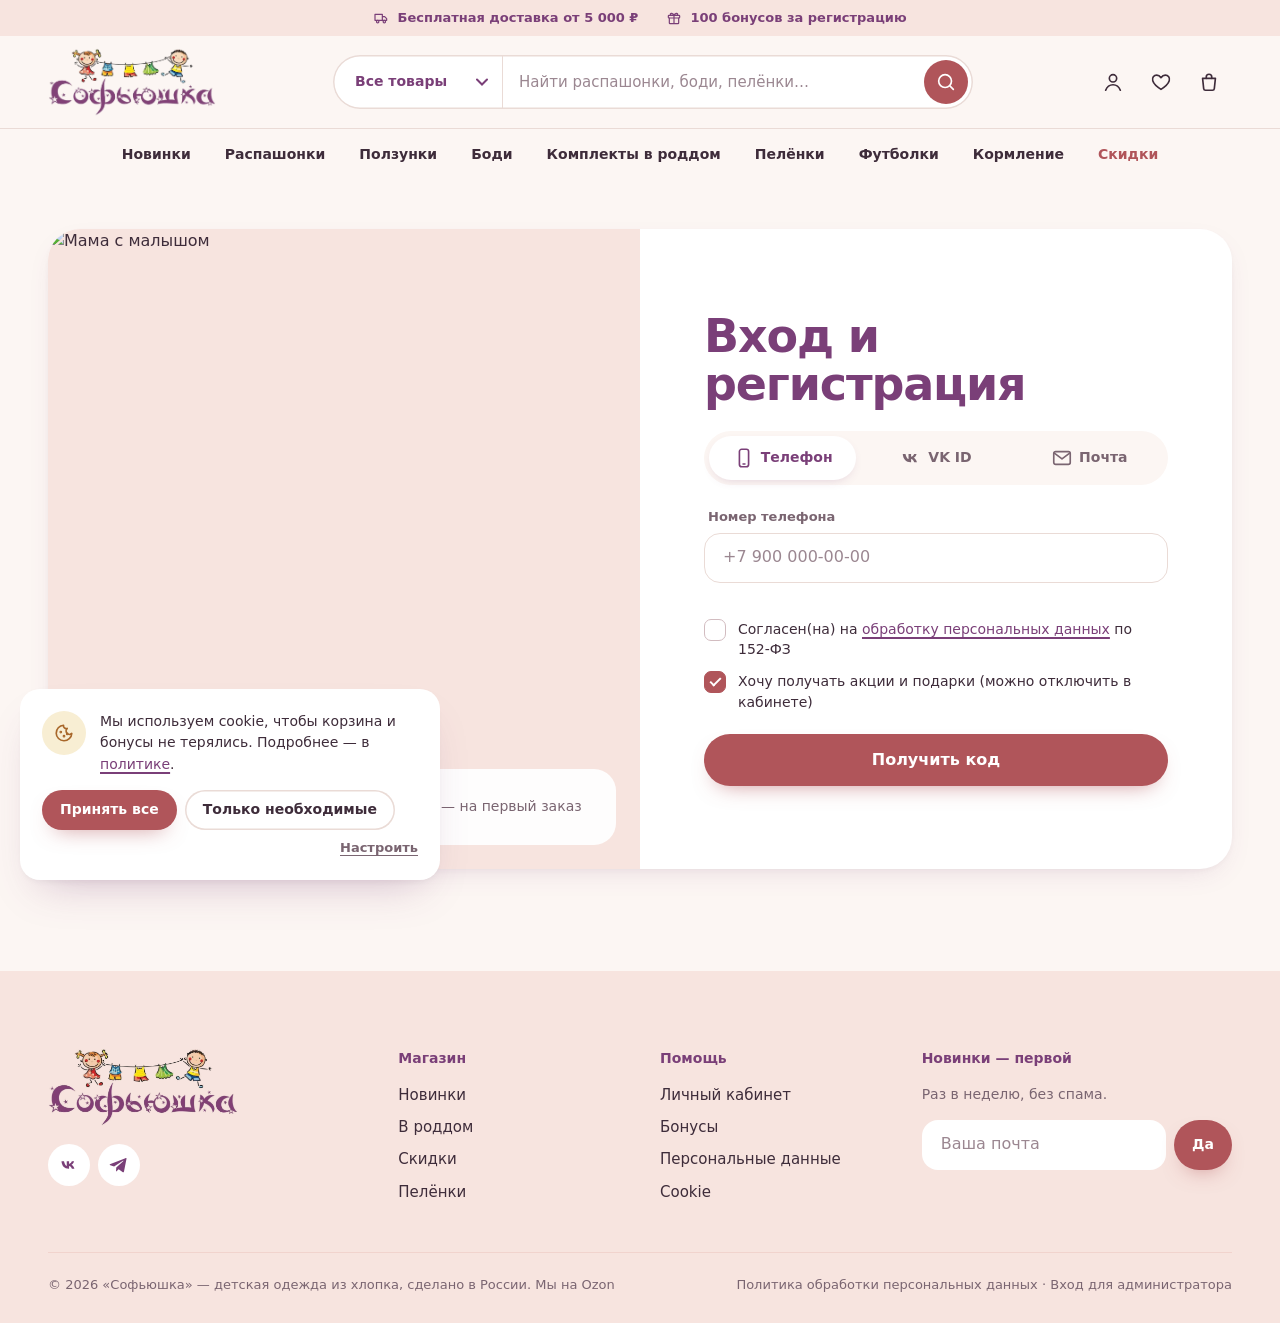
==== commit ab2034d6: "Бонус за регистрацию 100, убрать «Обмен и возврат» Co-Authored-By: Claude Opus 5 <noreply@anthropic." ====
--- a/account.html
+++ b/account.html
@@ -32,7 +32,7 @@
       <div class="auth">
         <div class="auth__img">
           <img src="https://images.unsplash.com/photo-1560707854-fb9a10eeaace?w=1000&q=80&auto=format&fit=crop" alt="Мама с малышом">
-          <div class="auth__gift">${icon('gift')}<b>500 ₽</b><span>бонусами сразу после входа — на первый заказ</span></div>
+          <div class="auth__gift">${icon('gift')}<b>100 ₽</b><span>бонусами сразу после входа — на первый заказ</span></div>
         </div>
         <div class="auth__body">
           <h1>Вход и регистрация</h1>
@@ -202,7 +202,7 @@
   function bonus(u) {
     $('#pane').innerHTML = `<div class="cab__hello"><h1>Бонусы</h1></div>` + bonusCard(u) + `
       <div class="rules">
-        <div class="rule"><b>500</b><span>за регистрацию</span></div>
+        <div class="rule"><b>100</b><span>за регистрацию</span></div>
         <div class="rule"><b>3–7%</b><span>возвращаем с каждой покупки</span></div>
         <div class="rule"><b>30%</b><span>заказа можно оплатить бонусами</span></div>
         <div class="rule"><b>×2</b><span>в неделю дня рождения малыша</span></div>
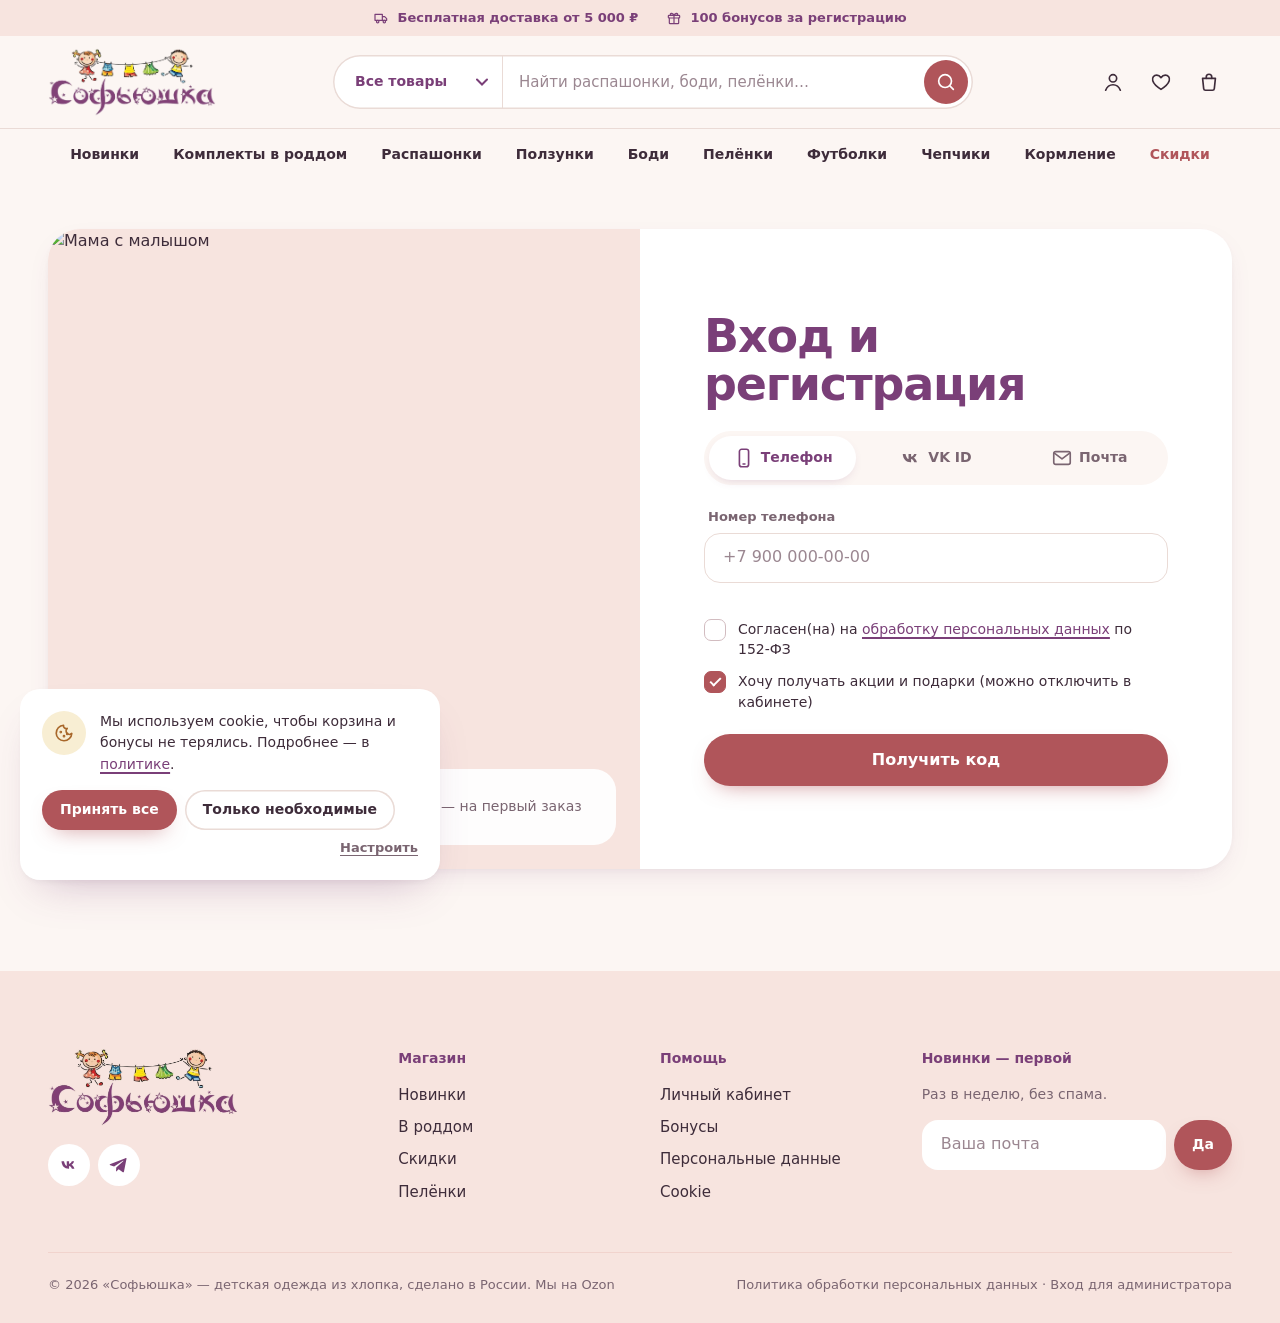
==== commit fed2fba8: "Все 86 товаров с Ozon по разделам Co-Authored-By: Claude Opus 5 <noreply@anthropic.com>" ====
--- a/account.html
+++ b/account.html
@@ -18,6 +18,7 @@
 <main class="wrap" id="app" style="padding-top:clamp(24px,4vw,48px)"></main>
 <div id="site-footer"></div>
 
+<script src="assets/js/catalog.js"></script>
 <script src="assets/js/store.js"></script>
 <script src="assets/js/ui.js"></script>
 <script>
--- a/assets/css/style.css
+++ b/assets/css/style.css
@@ -156,7 +156,7 @@
 .suggest.is-open { display: block; animation: pop .25s var(--ease); }
 .suggest a { display: flex; align-items: center; gap: 14px; padding: 8px 10px; border-radius: 14px; text-decoration: none; }
 .suggest a:hover, .suggest a.is-active { background: var(--ground); }
-.suggest img { width: 46px; height: 46px; border-radius: 12px; object-fit: cover; }
+.suggest img { width: 46px; height: 61px; border-radius: 12px; object-fit: contain; background: #fff; }
 .suggest b { font-weight: 800; font-size: 14px; display: block; }
 .suggest small { color: var(--muted); font-size: 13px; }
 .suggest__all { justify-content: center; color: var(--action); font-weight: 800; font-size: 14px; }
@@ -189,7 +189,7 @@
 .hero__photo .arch img { width: 100%; height: 100%; object-fit: cover; object-position: 30% 100%; transform: scale(1.32); transform-origin: 12% 100%; }
 .hero__note { position: absolute; left: -34px; bottom: 56px; background: var(--paper); border-radius: 18px; padding: 12px 18px 12px 12px; display: flex; gap: 12px; align-items: center; box-shadow: var(--shadow-lift); text-decoration: none; transition: transform .3s var(--ease); max-width: 280px; }
 .hero__note:hover { transform: translateY(-3px); }
-.hero__note img { width: 54px; height: 54px; border-radius: 14px; object-fit: cover; }
+.hero__note img { width: 54px; height: 72px; border-radius: 14px; object-fit: contain; background: #fff; }
 .hero__note b { display: block; font-size: 15px; font-weight: 800; }
 .hero__note span { font-size: 14px; color: var(--muted); }
 .hero__sticker { position: absolute; top: 22px; right: -10px; width: 118px; height: 118px; border-radius: 50%; background: var(--sage); color: var(--sage-ink); display: grid; place-items: center; text-align: center; font-family: var(--hand); font-size: 25px; line-height: 1; transform: rotate(8deg); box-shadow: var(--shadow); }
@@ -266,12 +266,12 @@
 .grid { display: grid; grid-template-columns: repeat(4, minmax(0, 1fr)); gap: clamp(14px, 2vw, 28px); }
 .card { position: relative; display: flex; flex-direction: column; animation: rise .6s var(--ease) both; }
 @keyframes rise { from { opacity: 0; transform: translateY(14px); } }
-.card__media { position: relative; display: block; aspect-ratio: 1 / 1.08; border-radius: 140px 140px var(--r-m) var(--r-m); overflow: hidden; background: var(--blush); }
+.card__media { position: relative; display: block; aspect-ratio: 3 / 4; border-radius: 140px 140px var(--r-m) var(--r-m); overflow: hidden; background: #fff; box-shadow: inset 0 0 0 1px var(--line); }
 .card:nth-child(4n+2) .card__media { border-radius: var(--r-m); }
 .card:nth-child(4n+3) .card__media { border-radius: var(--r-m) 140px var(--r-m) var(--r-m); }
-.card__media img { width: 100%; height: 100%; object-fit: cover; object-position: 50% 100%; transform: scale(1.14); transform-origin: 50% 100%; transition: transform .8s var(--ease); }
+.card__media img { width: 100%; height: 100%; object-fit: contain; object-position: 50% 50%; transition: transform .8s var(--ease); }
 .card__rate { color: var(--warn); font-weight: 800; }
-.card:hover .card__media img { transform: scale(1.2); }
+.card:hover .card__media img { transform: scale(1.04); }
 .card__fav { position: absolute; top: 12px; right: 12px; width: 40px; height: 40px; border-radius: 50%; border: 0; background: rgba(255, 255, 255, .92); display: grid; place-items: center; color: var(--ink); transition: color .2s, transform .2s; }
 .card__fav .icon { width: 20px; height: 20px; }
 .card__fav[aria-pressed="true"] { color: var(--action); }
@@ -416,7 +416,7 @@
 /* ---------- корзина ---------- */
 .cart { display: grid; grid-template-columns: minmax(0, 1fr) 420px; gap: clamp(24px, 4vw, 56px); align-items: start; }
 .cart-line { display: grid; grid-template-columns: 110px 1fr auto; gap: 20px; align-items: center; padding: 18px 0; border-bottom: 1px solid var(--line); }
-.cart-line img { width: 110px; height: 132px; object-fit: cover; object-position: 50% 100%; border-radius: 60px 60px 16px 16px; }
+.cart-line img { width: 110px; height: 147px; object-fit: contain; background: #fff; border-radius: 60px 60px 16px 16px; }
 .cart-line b { font-weight: 800; font-size: 17px; }
 .cart-line .muted { font-size: 14px; margin-top: 2px; }
 .cart-line__side { display: grid; gap: 10px; justify-items: end; }
@@ -501,7 +501,7 @@
 .order__top { display: flex; justify-content: space-between; gap: 12px; flex-wrap: wrap; align-items: center; }
 .order__top b { font-size: 17px; font-weight: 900; }
 .order__imgs { display: flex; gap: 8px; }
-.order__imgs img { width: 54px; height: 64px; object-fit: cover; border-radius: 30px 30px 10px 10px; }
+.order__imgs img { width: 54px; height: 72px; object-fit: contain; background: #fff; border-radius: 30px 30px 10px 10px; }
 .status { display: inline-flex; align-items: center; gap: 6px; padding: 5px 12px; border-radius: 999px; font-size: 13px; font-weight: 800; white-space: nowrap; }
 .status::before { content: ''; width: 7px; height: 7px; border-radius: 50%; background: currentColor; }
 .status--ok { background: #e4efe1; color: var(--ok); }
@@ -649,7 +649,7 @@
   .footer__grid { grid-template-columns: 1fr; gap: 28px; }
   .form-grid { grid-template-columns: 1fr; }
   .cart-line { grid-template-columns: 84px 1fr; }
-  .cart-line img { width: 84px; height: 100px; }
+  .cart-line img { width: 84px; height: 112px; }
   .cart-line__side { grid-column: 2; justify-items: start; grid-auto-flow: column; align-items: center; justify-content: space-between; }
   .seg { grid-template-columns: 1fr; }
   .rules { grid-template-columns: 1fr 1fr; }
